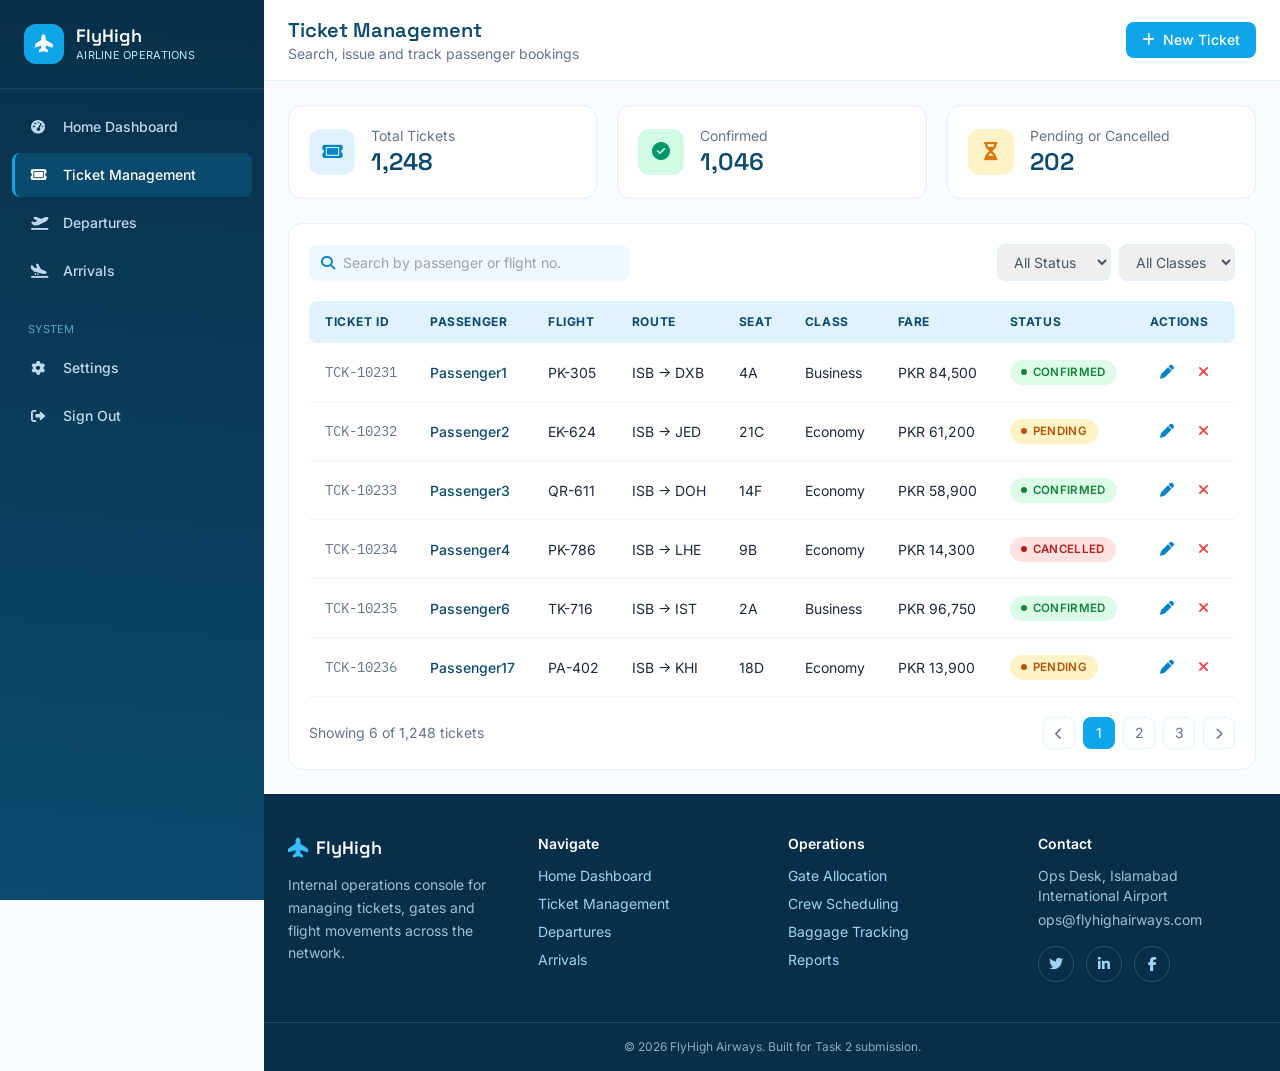
==== tickets.html @ 9b2eb56f "Updated project files" ====
<!DOCTYPE html>
<html lang="en">
<head>
<meta charset="UTF-8">
<meta name="viewport" content="width=device-width, initial-scale=1.0">
<title>FlyHigh Airways | Ticket Management</title>

<link rel="preconnect" href="https://fonts.googleapis.com">
<link href="https://fonts.googleapis.com/css2?family=Inter:wght@400;500;600&family=Space+Grotesk:wght@500;600;700&family=IBM+Plex+Mono:wght@400;500;600&display=swap" rel="stylesheet">
<link rel="stylesheet" href="https://cdnjs.cloudflare.com/ajax/libs/font-awesome/6.5.1/css/all.min.css">

<link rel="stylesheet" href="css/tailwind.css">
<link rel="stylesheet" href="css/style.css">
</head>
<body>

<input type="checkbox" id="nav-toggle" class="nav-toggle">
<aside class="sidebar" id="sidebar">
  <div class="sidebar-logo px-6 py-6 flex items-center gap-3">
    <div class="w-10 h-10 rounded-xl bg-sky-500 flex items-center justify-center">
      <i class="fa-solid fa-plane-up text-white text-lg"></i>
    </div>
    <div>
      <p class="font-display text-white text-lg font-semibold leading-tight">FlyHigh</p>
      <p class="text-[11px] text-sky-200 tracking-wide">AIRLINE OPERATIONS</p>
    </div>
  </div>

  <nav class="mt-4 flex flex-col gap-1 px-3">
    <a href="index.html" class="nav-link flex items-center gap-3 px-4 py-3 rounded-lg text-sm font-medium">
      <i class="fa-solid fa-gauge-high"></i> Home Dashboard
    </a>
    <a href="tickets.html" class="nav-link active flex items-center gap-3 px-4 py-3 rounded-lg text-sm font-medium">
      <i class="fa-solid fa-ticket"></i> Ticket Management
    </a>
    <a href="departures.html" class="nav-link flex items-center gap-3 px-4 py-3 rounded-lg text-sm font-medium">
      <i class="fa-solid fa-plane-departure"></i> Departures
    </a>
    <a href="arrivals.html" class="nav-link flex items-center gap-3 px-4 py-3 rounded-lg text-sm font-medium">
      <i class="fa-solid fa-plane-arrival"></i> Arrivals
    </a>

    <p class="text-[11px] text-sky-300/70 tracking-wide px-4 mt-6 mb-1">SYSTEM</p>
    <a href="#" class="nav-link flex items-center gap-3 px-4 py-3 rounded-lg text-sm font-medium">
      <i class="fa-solid fa-gear"></i> Settings
    </a>
    <a href="#" class="nav-link flex items-center gap-3 px-4 py-3 rounded-lg text-sm font-medium">
      <i class="fa-solid fa-right-from-bracket"></i> Sign Out
    </a>
  </nav>
</aside>

<div class="main-content flex flex-col min-h-screen">

  <header class="bg-white border-b border-sky-100 px-6 py-4 flex items-center justify-between sticky top-0 z-30">
    <div class="flex items-center gap-4">
      <label for="nav-toggle" class="lg:hidden text-navy text-xl cursor-pointer">
        <i class="fa-solid fa-bars"></i>
      </label>
      <div>
        <h1 class="font-display text-xl font-semibold text-navy">Ticket Management</h1>
        <p class="text-sm text-slate-500">Search, issue and track passenger bookings</p>
      </div>
    </div>
    <button class="btn-primary flex items-center gap-2 px-4 py-2 rounded-lg text-sm font-medium">
      <i class="fa-solid fa-plus"></i> New Ticket
    </button>
  </header>

  <main class="flex-1 px-6 py-6">

    <section class="grid grid-cols-1 sm:grid-cols-3 gap-5">
      <div class="stat-card p-5 flex items-center gap-4">
        <div class="stat-icon bg-sky-100 text-sky-600"><i class="fa-solid fa-ticket text-lg"></i></div>
        <div>
          <p class="text-sm text-slate-500">Total Tickets</p>
          <p class="font-display text-2xl font-semibold text-navy">1,248</p>
        </div>
      </div>
      <div class="stat-card p-5 flex items-center gap-4">
        <div class="stat-icon bg-emerald-100 text-emerald-600"><i class="fa-solid fa-circle-check text-lg"></i></div>
        <div>
          <p class="text-sm text-slate-500">Confirmed</p>
          <p class="font-display text-2xl font-semibold text-navy">1,046</p>
        </div>
      </div>
      <div class="stat-card p-5 flex items-center gap-4">
        <div class="stat-icon bg-amber-100 text-amber-600"><i class="fa-solid fa-hourglass-half text-lg"></i></div>
        <div>
          <p class="text-sm text-slate-500">Pending or Cancelled</p>
          <p class="font-display text-2xl font-semibold text-navy">202</p>
        </div>
      </div>
    </section>

    <section class="panel p-5 mt-6">
      <div class="flex flex-col lg:flex-row lg:items-center gap-3 justify-between mb-5">
        <div class="flex items-center bg-sky-50 rounded-lg px-3 py-2 gap-2 w-full lg:w-80">
          <i class="fa-solid fa-magnifying-glass text-sky-600 text-sm"></i>
          <input type="text" placeholder="Search by passenger or flight no." class="bg-transparent outline-none text-sm w-full">
        </div>
        <div class="flex flex-wrap gap-2">
          <select class="border border-sky-100 rounded-lg text-sm px-3 py-2 text-slate-600 outline-none">
            <option>All Status</option>
            <option>Confirmed</option>
            <option>Pending</option>
            <option>Cancelled</option>
          </select>
          <select class="border border-sky-100 rounded-lg text-sm px-3 py-2 text-slate-600 outline-none">
            <option>All Classes</option>
            <option>Economy</option>
            <option>Business</option>
            <option>First</option>
          </select>
        </div>
      </div>

      <div class="overflow-x-auto">
        <table class="data-table w-full">
          <thead>
            <tr>
              <th class="rounded-l-lg">Ticket ID</th>
              <th>Passenger</th>
              <th>Flight</th>
              <th>Route</th>
              <th>Seat</th>
              <th>Class</th>
              <th>Fare</th>
              <th>Status</th>
              <th class="rounded-r-lg text-right pr-4">Actions</th>
            </tr>
          </thead>
          <tbody>
            <tr>
              <td class="font-mono-board text-xs text-slate-500">TCK-10231</td>
              <td class="font-medium text-navy">Passenger1</td>
              <td>PK-305</td>
              <td>ISB &rarr; DXB</td>
              <td>4A</td>
              <td>Business</td>
              <td>PKR 84,500</td>
              <td><span class="badge badge-confirmed">Confirmed</span></td>
              <td class="text-right pr-2">
                <button class="icon-btn text-sky-600"><i class="fa-solid fa-pen"></i></button>
                <button class="icon-btn text-red-500"><i class="fa-solid fa-xmark"></i></button>
              </td>
            </tr>
            <tr>
              <td class="font-mono-board text-xs text-slate-500">TCK-10232</td>
              <td class="font-medium text-navy">Passenger2</td>
              <td>EK-624</td>
              <td>ISB &rarr; JED</td>
              <td>21C</td>
              <td>Economy</td>
              <td>PKR 61,200</td>
              <td><span class="badge badge-pending">Pending</span></td>
              <td class="text-right pr-2">
                <button class="icon-btn text-sky-600"><i class="fa-solid fa-pen"></i></button>
                <button class="icon-btn text-red-500"><i class="fa-solid fa-xmark"></i></button>
              </td>
            </tr>
            <tr>
              <td class="font-mono-board text-xs text-slate-500">TCK-10233</td>
              <td class="font-medium text-navy">Passenger3</td>
              <td>QR-611</td>
              <td>ISB &rarr; DOH</td>
              <td>14F</td>
              <td>Economy</td>
              <td>PKR 58,900</td>
              <td><span class="badge badge-confirmed">Confirmed</span></td>
              <td class="text-right pr-2">
                <button class="icon-btn text-sky-600"><i class="fa-solid fa-pen"></i></button>
                <button class="icon-btn text-red-500"><i class="fa-solid fa-xmark"></i></button>
              </td>
            </tr>
            <tr>
              <td class="font-mono-board text-xs text-slate-500">TCK-10234</td>
              <td class="font-medium text-navy">Passenger4</td>
              <td>PK-786</td>
              <td>ISB &rarr; LHE</td>
              <td>9B</td>
              <td>Economy</td>
              <td>PKR 14,300</td>
              <td><span class="badge badge-cancelled">Cancelled</span></td>
              <td class="text-right pr-2">
                <button class="icon-btn text-sky-600"><i class="fa-solid fa-pen"></i></button>
                <button class="icon-btn text-red-500"><i class="fa-solid fa-xmark"></i></button>
              </td>
            </tr>
            <tr>
              <td class="font-mono-board text-xs text-slate-500">TCK-10235</td>
              <td class="font-medium text-navy">Passenger6</td>
              <td>TK-716</td>
              <td>ISB &rarr; IST</td>
              <td>2A</td>
              <td>Business</td>
              <td>PKR 96,750</td>
              <td><span class="badge badge-confirmed">Confirmed</span></td>
              <td class="text-right pr-2">
                <button class="icon-btn text-sky-600"><i class="fa-solid fa-pen"></i></button>
                <button class="icon-btn text-red-500"><i class="fa-solid fa-xmark"></i></button>
              </td>
            </tr>
            <tr>
              <td class="font-mono-board text-xs text-slate-500">TCK-10236</td>
              <td class="font-medium text-navy">Passenger17</td>
              <td>PA-402</td>
              <td>ISB &rarr; KHI</td>
              <td>18D</td>
              <td>Economy</td>
              <td>PKR 13,900</td>
              <td><span class="badge badge-pending">Pending</span></td>
              <td class="text-right pr-2">
                <button class="icon-btn text-sky-600"><i class="fa-solid fa-pen"></i></button>
                <button class="icon-btn text-red-500"><i class="fa-solid fa-xmark"></i></button>
              </td>
            </tr>
          </tbody>
        </table>
      </div>

      <div class="flex items-center justify-between mt-5 text-sm text-slate-500">
        <p>Showing 6 of 1,248 tickets</p>
        <div class="flex gap-2">
          <button class="w-8 h-8 rounded-lg border border-sky-100 hover:bg-sky-50"><i class="fa-solid fa-chevron-left text-xs"></i></button>
          <button class="w-8 h-8 rounded-lg bg-sky-500 text-white">1</button>
          <button class="w-8 h-8 rounded-lg border border-sky-100 hover:bg-sky-50">2</button>
          <button class="w-8 h-8 rounded-lg border border-sky-100 hover:bg-sky-50">3</button>
          <button class="w-8 h-8 rounded-lg border border-sky-100 hover:bg-sky-50"><i class="fa-solid fa-chevron-right text-xs"></i></button>
        </div>
      </div>
    </section>

  </main>

  <footer class="site-footer mt-auto">
    <div class="max-w-7xl mx-auto px-6 py-10 grid grid-cols-1 md:grid-cols-4 gap-8">
      <div>
        <div class="flex items-center gap-2 mb-3">
          <i class="fa-solid fa-plane-up text-sky-400 text-xl"></i>
          <span class="font-display text-white text-lg font-semibold">FlyHigh</span>
        </div>
        <p class="text-sm text-sky-200/80 leading-relaxed">Internal operations console for managing tickets, gates and flight movements across the network.</p>
      </div>
      <div>
        <p class="text-white font-semibold mb-3 text-sm">Navigate</p>
        <ul class="flex flex-col gap-2 text-sm">
          <li><a href="index.html">Home Dashboard</a></li>
          <li><a href="tickets.html">Ticket Management</a></li>
          <li><a href="departures.html">Departures</a></li>
          <li><a href="arrivals.html">Arrivals</a></li>
        </ul>
      </div>
      <div>
        <p class="text-white font-semibold mb-3 text-sm">Operations</p>
        <ul class="flex flex-col gap-2 text-sm">
          <li><a href="#">Gate Allocation</a></li>
          <li><a href="#">Crew Scheduling</a></li>
          <li><a href="#">Baggage Tracking</a></li>
          <li><a href="#">Reports</a></li>
        </ul>
      </div>
      <div>
        <p class="text-white font-semibold mb-3 text-sm">Contact</p>
        <p class="text-sm text-sky-200/80">Ops Desk, Islamabad International Airport</p>
        <p class="text-sm text-sky-200/80 mt-1">ops@flyhighairways.com</p>
        <div class="flex gap-3 mt-4">
          <a href="#" class="footer-social"><i class="fa-brands fa-twitter text-sm"></i></a>
          <a href="#" class="footer-social"><i class="fa-brands fa-linkedin-in text-sm"></i></a>
          <a href="#" class="footer-social"><i class="fa-brands fa-facebook-f text-sm"></i></a>
        </div>
      </div>
    </div>
    <div class="border-t border-white/10 py-4 text-center text-xs text-sky-200/70">
      &copy; 2026 FlyHigh Airways. Built for Task 2 submission.
    </div>
  </footer>

</div>

</body>
</html>
---- css/style.css ----
/* FlyHigh Airways - custom styles layered on top of Tailwind utilities */

:root {
  --sky: #0ea5e9;
  --sky-dark: #0369a1;
  --sky-light: #e0f2fe;
  --navy: #0c4a6e;
  --navy-deep: #082f49;
  --amber: #f59e0b;
  --slate: #64748b;
}

* {
  scrollbar-width: thin;
  scrollbar-color: var(--sky) #e2e8f0;
}

body {
  font-family: 'Inter', sans-serif;
  background-color: #f8fbff;
  color: #1e293b;
}

.font-display {
  font-family: 'Space Grotesk', sans-serif;
}

.font-mono-board {
  font-family: 'IBM Plex Mono', monospace;
}

/* ---------- Sidebar ---------- */

.sidebar {
  width: 264px;
  background: linear-gradient(185deg, var(--navy-deep) 0%, var(--navy) 100%);
  min-height: 100vh;
  position: fixed;
  top: 0;
  left: 0;
  z-index: 40;
  transition: transform 0.25s ease;
}

.sidebar-logo {
  border-bottom: 1px solid rgba(255, 255, 255, 0.08);
}

.nav-link {
  color: #bcd9ef;
  border-left: 3px solid transparent;
  transition: all 0.15s ease;
}

.nav-link:hover {
  background-color: rgba(14, 165, 233, 0.12);
  color: #ffffff;
}

.nav-link.active {
  background-color: rgba(14, 165, 233, 0.18);
  border-left-color: var(--sky);
  color: #ffffff;
}

.nav-link i {
  width: 20px;
}

.main-content {
  margin-left: 264px;
}

.nav-toggle {
  position: absolute;
  opacity: 0;
  pointer-events: none;
}

@media (max-width: 1024px) {
  .sidebar {
    transform: translateX(-100%);
  }
  .nav-toggle:checked ~ .sidebar {
    transform: translateX(0);
  }
  .main-content {
    margin-left: 0;
  }
}

/* ---------- Cards ---------- */

.stat-card {
  background: #ffffff;
  border: 1px solid #e5eef7;
  border-radius: 14px;
  transition: transform 0.15s ease, box-shadow 0.15s ease;
}

.stat-card:hover {
  transform: translateY(-3px);
  box-shadow: 0 10px 25px -10px rgba(3, 105, 161, 0.25);
}

.stat-icon {
  width: 46px;
  height: 46px;
  border-radius: 12px;
  display: flex;
  align-items: center;
  justify-content: center;
}

.panel {
  background: #ffffff;
  border: 1px solid #e5eef7;
  border-radius: 14px;
}

/* ---------- Flight board (departures / arrivals signature look) ---------- */

.board {
  background: var(--navy-deep);
  border-radius: 14px;
  overflow: hidden;
  box-shadow: inset 0 0 40px rgba(14, 165, 233, 0.08);
}

.board table {
  width: 100%;
  border-collapse: collapse;
}

.board thead th {
  font-family: 'IBM Plex Mono', monospace;
  font-size: 11px;
  letter-spacing: 0.12em;
  text-transform: uppercase;
  color: #7dd3fc;
  padding: 14px 18px;
  text-align: left;
  border-bottom: 1px solid rgba(125, 211, 252, 0.2);
}

.board tbody td {
  font-family: 'IBM Plex Mono', monospace;
  font-size: 13.5px;
  letter-spacing: 0.04em;
  color: #f0f9ff;
  padding: 13px 18px;
  border-bottom: 1px solid rgba(255, 255, 255, 0.06);
}

.board tbody tr:last-child td {
  border-bottom: none;
}

.board tbody tr:hover {
  background: rgba(14, 165, 233, 0.08);
}

.flight-code {
  color: var(--amber);
  font-weight: 600;
}

/* ---------- Status badges ---------- */

.badge {
  display: inline-flex;
  align-items: center;
  gap: 6px;
  padding: 4px 11px;
  border-radius: 999px;
  font-size: 11.5px;
  font-weight: 600;
  letter-spacing: 0.03em;
  text-transform: uppercase;
}

.badge::before {
  content: "";
  width: 6px;
  height: 6px;
  border-radius: 50%;
  background: currentColor;
}

.badge-ontime   { background: #dcfce7; color: #15803d; }
.badge-boarding { background: #dbeafe; color: #1d4ed8; }
.badge-delayed  { background: #fef3c7; color: #b45309; }
.badge-cancelled{ background: #fee2e2; color: #b91c1c; }
.badge-landed   { background: #e0e7ff; color: #4338ca; }
.badge-confirmed{ background: #dcfce7; color: #15803d; }
.badge-pending  { background: #fef3c7; color: #b45309; }

/* ---------- Regular data table (tickets page) ---------- */

.data-table thead th {
  background: var(--sky-light);
  color: var(--navy);
  font-size: 12px;
  text-transform: uppercase;
  letter-spacing: 0.05em;
  padding: 12px 16px;
  text-align: left;
}

.data-table tbody td {
  padding: 13px 16px;
  border-bottom: 1px solid #eef4fa;
  font-size: 14px;
}

.data-table tbody tr:hover {
  background: #f4faff;
}

.icon-btn {
  width: 32px;
  height: 32px;
  border-radius: 8px;
  display: inline-flex;
  align-items: center;
  justify-content: center;
  transition: background 0.15s ease;
}

.icon-btn:hover {
  background: var(--sky-light);
}

/* ---------- Footer ---------- */

.site-footer {
  background: var(--navy-deep);
  color: #cbe4f7;
}

.site-footer a {
  color: #9fd3f2;
  transition: color 0.15s ease;
}

.site-footer a:hover {
  color: #ffffff;
}

.footer-social {
  width: 36px;
  height: 36px;
  border-radius: 50%;
  border: 1px solid rgba(255, 255, 255, 0.15);
  display: inline-flex;
  align-items: center;
  justify-content: center;
  transition: all 0.15s ease;
}

.footer-social:hover {
  background: var(--sky);
  border-color: var(--sky);
}

/* ---------- Utility ---------- */

.btn-primary {
  background: var(--sky);
  color: #ffffff;
  transition: background 0.15s ease;
}

.btn-primary:hover {
  background: var(--sky-dark);
}
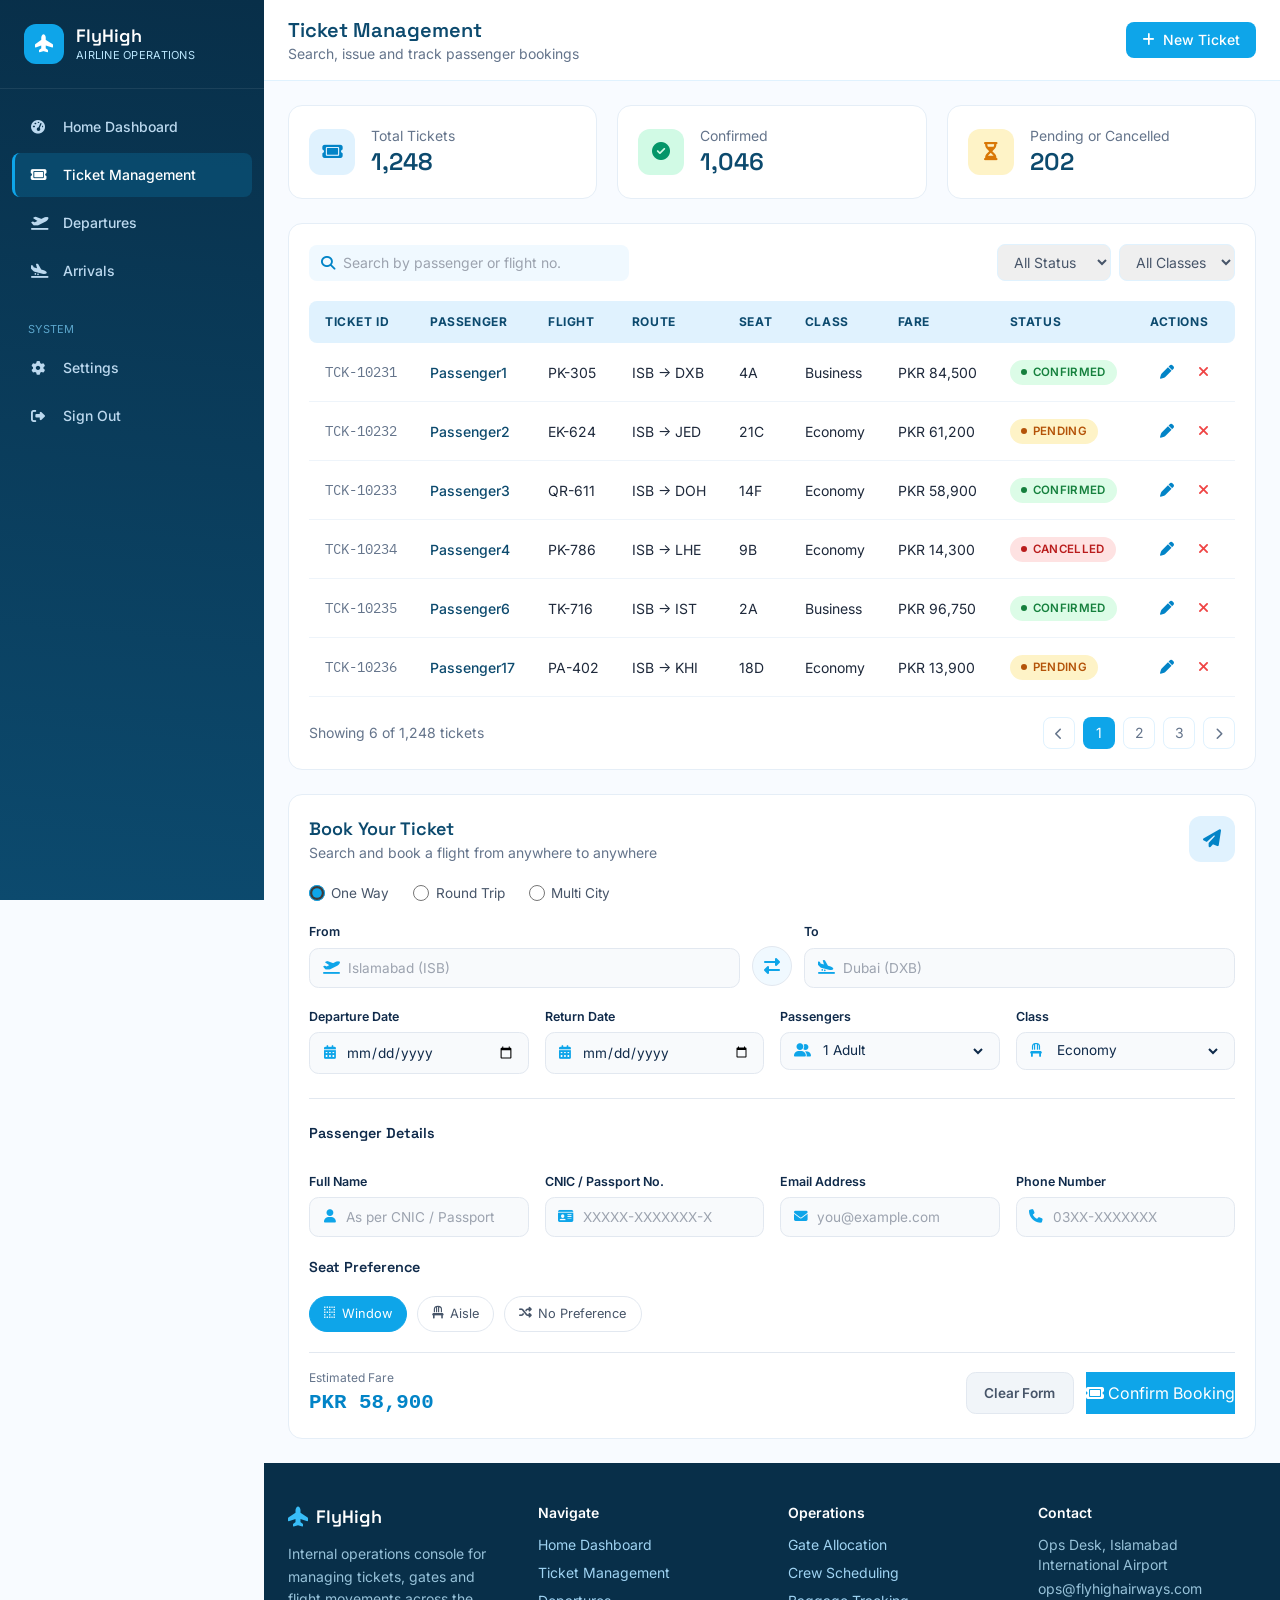
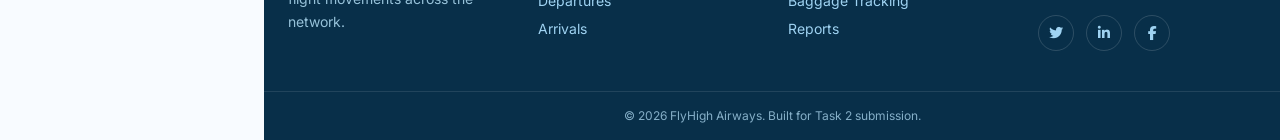
==== commit 36cd3627: "Add lunch menu, baggage limits, ticket booking form, and welcome page background" ====
--- a/tickets.html
+++ b/tickets.html
@@ -231,6 +231,176 @@
       </div>
     </section>
 
+    <!-- Book Ticket Section -->
+<section class="panel p-5 mt-6" id="book-ticket">
+  <div class="flex items-center justify-between mb-5">
+    <div>
+      <h2 class="font-display text-lg font-semibold text-navy">Book Your Ticket</h2>
+      <p class="text-sm text-slate-500">Search and book a flight from anywhere to anywhere</p>
+    </div>
+    <div class="stat-icon bg-sky-100 text-sky-600"><i class="fa-solid fa-paper-plane text-lg"></i></div>
+  </div>
+
+  <form class="booking-form">
+
+    <!-- Trip type -->
+    <div class="trip-type-row">
+      <label class="trip-radio">
+        <input type="radio" name="trip-type" checked>
+        <span>One Way</span>
+      </label>
+      <label class="trip-radio">
+        <input type="radio" name="trip-type">
+        <span>Round Trip</span>
+      </label>
+      <label class="trip-radio">
+        <input type="radio" name="trip-type">
+        <span>Multi City</span>
+      </label>
+    </div>
+
+    <!-- From / Swap / To -->
+    <div class="route-row">
+      <div class="form-field">
+        <label for="from">From</label>
+        <div class="input-icon-wrap">
+          <i class="fa-solid fa-plane-departure"></i>
+          <input type="text" id="from" placeholder="Islamabad (ISB)" required>
+        </div>
+      </div>
+
+      <button type="button" class="swap-btn" title="Swap locations">
+        <i class="fa-solid fa-right-left"></i>
+      </button>
+
+      <div class="form-field">
+        <label for="to">To</label>
+        <div class="input-icon-wrap">
+          <i class="fa-solid fa-plane-arrival"></i>
+          <input type="text" id="to" placeholder="Dubai (DXB)" required>
+        </div>
+      </div>
+    </div>
+
+    <!-- Dates / Passengers / Class -->
+    <div class="form-grid">
+      <div class="form-field">
+        <label for="depart-date">Departure Date</label>
+        <div class="input-icon-wrap">
+          <i class="fa-solid fa-calendar-days"></i>
+          <input type="date" id="depart-date" required>
+        </div>
+      </div>
+
+      <div class="form-field">
+        <label for="return-date">Return Date</label>
+        <div class="input-icon-wrap">
+          <i class="fa-solid fa-calendar-days"></i>
+          <input type="date" id="return-date">
+        </div>
+      </div>
+
+      <div class="form-field">
+        <label for="passengers">Passengers</label>
+        <div class="input-icon-wrap">
+          <i class="fa-solid fa-user-group"></i>
+          <select id="passengers">
+            <option>1 Adult</option>
+            <option>2 Adults</option>
+            <option>3 Adults</option>
+            <option>2 Adults, 1 Child</option>
+            <option>4+ Passengers</option>
+          </select>
+        </div>
+      </div>
+
+      <div class="form-field">
+        <label for="class">Class</label>
+        <div class="input-icon-wrap">
+          <i class="fa-solid fa-chair"></i>
+          <select id="class">
+            <option>Economy</option>
+            <option>Premium Economy</option>
+            <option>Business</option>
+            <option>First Class</option>
+          </select>
+        </div>
+      </div>
+    </div>
+
+    <hr class="form-divider">
+
+    <!-- Passenger details -->
+    <p class="form-subheading">Passenger Details</p>
+    <div class="form-grid">
+      <div class="form-field">
+        <label for="full-name">Full Name</label>
+        <div class="input-icon-wrap">
+          <i class="fa-solid fa-user"></i>
+          <input type="text" id="full-name" placeholder="As per CNIC / Passport" required>
+        </div>
+      </div>
+
+      <div class="form-field">
+        <label for="cnic">CNIC / Passport No.</label>
+        <div class="input-icon-wrap">
+          <i class="fa-solid fa-id-card"></i>
+          <input type="text" id="cnic" placeholder="XXXXX-XXXXXXX-X" required>
+        </div>
+      </div>
+
+      <div class="form-field">
+        <label for="email">Email Address</label>
+        <div class="input-icon-wrap">
+          <i class="fa-solid fa-envelope"></i>
+          <input type="email" id="email" placeholder="you@example.com" required>
+        </div>
+      </div>
+
+      <div class="form-field">
+        <label for="phone">Phone Number</label>
+        <div class="input-icon-wrap">
+          <i class="fa-solid fa-phone"></i>
+          <input type="tel" id="phone" placeholder="03XX-XXXXXXX" required>
+        </div>
+      </div>
+    </div>
+
+    <!-- Seat preference -->
+    <div class="seat-pref-row">
+      <p class="form-subheading mb-0">Seat Preference</p>
+      <div class="seat-options">
+        <label class="seat-chip">
+          <input type="radio" name="seat-pref" checked>
+          <span><i class="fa-solid fa-border-none"></i> Window</span>
+        </label>
+        <label class="seat-chip">
+          <input type="radio" name="seat-pref">
+          <span><i class="fa-solid fa-chair"></i> Aisle</span>
+        </label>
+        <label class="seat-chip">
+          <input type="radio" name="seat-pref">
+          <span><i class="fa-solid fa-shuffle"></i> No Preference</span>
+        </label>
+      </div>
+    </div>
+
+    <!-- Summary + submit -->
+    <div class="booking-footer">
+      <div class="fare-summary">
+        <span class="fare-label">Estimated Fare</span>
+        <span class="fare-amount">PKR 58,900</span>
+      </div>
+      <div class="booking-actions">
+        <button type="reset" class="btn-secondary">Clear Form</button>
+        <button type="submit" class="btn-primary">
+          <i class="fa-solid fa-ticket"></i> Confirm Booking
+        </button>
+      </div>
+    </div>
+
+  </form>
+</section>
   </main>
 
   <footer class="site-footer mt-auto">
--- a/css/style.css
+++ b/css/style.css
@@ -273,4 +273,352 @@
 
 .btn-primary:hover {
   background: var(--sky-dark);
+}
+
+/* Meal grid */
+.meal-grid {
+  display: grid;
+  grid-template-columns: repeat(auto-fit, minmax(220px, 1fr));
+  gap: 1.25rem;
+}
+
+.meal-card {
+  border: 1px solid #e2e8f0;
+  border-radius: 0.75rem;
+  overflow: hidden;
+  background: #ffffff;
+  transition: box-shadow 0.2s ease, transform 0.2s ease;
+  display: flex;
+  flex-direction: column;
+}
+
+.meal-card:hover {
+  box-shadow: 0 6px 16px rgba(0, 0, 0, 0.08);
+  transform: translateY(-3px);
+}
+
+.meal-img {
+  width: 100%;
+  height: 140px;
+  object-fit: cover;
+  display: block;
+}
+
+.meal-card-body {
+  padding: 1rem 1.1rem 1.1rem;
+  display: flex;
+  flex-direction: column;
+  flex: 1;
+}
+
+.meal-name {
+  font-family: 'Space Grotesk', sans-serif;
+  font-weight: 600;
+  font-size: 1rem;
+  color: #0f2a4a;
+  margin-bottom: 0.25rem;
+}
+
+.meal-desc {
+  font-size: 0.8rem;
+  color: #64748b;
+  line-height: 1.4;
+  margin-bottom: 0.9rem;
+  flex: 1;
+}
+
+.meal-footer {
+  display: flex;
+  align-items: center;
+  justify-content: space-between;
+  gap: 0.5rem;
+}
+
+.meal-price {
+  font-family: 'IBM Plex Mono', monospace;
+  font-weight: 600;
+  font-size: 0.95rem;
+  color: #0284c7;
+}
+
+.order-btn {
+  background: #0ea5e9;
+  color: #ffffff;
+  border: none;
+  padding: 0.4rem 0.9rem;
+  border-radius: 0.5rem;
+  font-size: 0.8rem;
+  font-weight: 600;
+  cursor: pointer;
+  transition: background 0.2s ease;
+}
+
+.order-btn:hover {
+  background: #0284c7;
+}
+
+.order-btn:active {
+  transform: scale(0.97);
+}
+
+/* Booking form */
+.booking-form {
+  display: flex;
+  flex-direction: column;
+  gap: 1.25rem;
+}
+
+.trip-type-row {
+  display: flex;
+  gap: 1.5rem;
+  flex-wrap: wrap;
+}
+
+.trip-radio {
+  display: flex;
+  align-items: center;
+  gap: 0.4rem;
+  font-size: 0.85rem;
+  color: #475569;
+  cursor: pointer;
+}
+
+.trip-radio input {
+  accent-color: #0ea5e9;
+  width: 16px;
+  height: 16px;
+  cursor: pointer;
+}
+
+/* Route row */
+.route-row {
+  display: grid;
+  grid-template-columns: 1fr auto 1fr;
+  gap: 0.75rem;
+  align-items: end;
+}
+
+.swap-btn {
+  width: 40px;
+  height: 40px;
+  border-radius: 50%;
+  border: 1px solid #e2e8f0;
+  background: #f0f9ff;
+  color: #0ea5e9;
+  display: flex;
+  align-items: center;
+  justify-content: center;
+  cursor: pointer;
+  transition: background 0.2s ease, transform 0.2s ease;
+  margin-bottom: 2px;
+}
+
+.swap-btn:hover {
+  background: #0ea5e9;
+  color: #ffffff;
+  transform: rotate(180deg);
+}
+
+/* Generic field grid */
+.form-grid {
+  display: grid;
+  grid-template-columns: repeat(auto-fit, minmax(200px, 1fr));
+  gap: 1rem;
+}
+
+.form-field {
+  display: flex;
+  flex-direction: column;
+  gap: 0.35rem;
+}
+
+.form-field label {
+  font-size: 0.78rem;
+  font-weight: 600;
+  color: #0f2a4a;
+}
+
+.input-icon-wrap {
+  display: flex;
+  align-items: center;
+  gap: 0.6rem;
+  border: 1px solid #e2e8f0;
+  border-radius: 0.6rem;
+  padding: 0.55rem 0.8rem;
+  background: #f8fafc;
+  transition: border-color 0.2s ease, box-shadow 0.2s ease;
+}
+
+.input-icon-wrap:focus-within {
+  border-color: #0ea5e9;
+  box-shadow: 0 0 0 3px rgba(14, 165, 233, 0.15);
+  background: #ffffff;
+}
+
+.input-icon-wrap i {
+  color: #0ea5e9;
+  font-size: 0.85rem;
+  width: 16px;
+  text-align: center;
+}
+
+.input-icon-wrap input,
+.input-icon-wrap select {
+  border: none;
+  outline: none;
+  background: transparent;
+  font-size: 0.85rem;
+  color: #0f2a4a;
+  width: 100%;
+  font-family: 'Inter', sans-serif;
+}
+
+.form-divider {
+  border: none;
+  border-top: 1px solid #e2e8f0;
+  margin: 0.25rem 0;
+}
+
+.form-subheading {
+  font-family: 'Space Grotesk', sans-serif;
+  font-weight: 600;
+  font-size: 0.9rem;
+  color: #0f2a4a;
+  margin-bottom: 0.5rem;
+}
+
+/* Seat preference */
+.seat-pref-row {
+  display: flex;
+  flex-direction: column;
+  gap: 0.6rem;
+}
+
+.seat-options {
+  display: flex;
+  flex-wrap: wrap;
+  gap: 0.6rem;
+}
+
+.seat-chip {
+  cursor: pointer;
+}
+
+.seat-chip input {
+  display: none;
+}
+
+.seat-chip span {
+  display: flex;
+  align-items: center;
+  gap: 0.4rem;
+  font-size: 0.8rem;
+  color: #475569;
+  border: 1px solid #e2e8f0;
+  padding: 0.45rem 0.9rem;
+  border-radius: 999px;
+  transition: all 0.2s ease;
+}
+
+.seat-chip input:checked + span {
+  background: #0ea5e9;
+  border-color: #0ea5e9;
+  color: #ffffff;
+}
+
+/* Footer: fare + actions */
+.booking-footer {
+  display: flex;
+  align-items: center;
+  justify-content: space-between;
+  flex-wrap: wrap;
+  gap: 1rem;
+  padding-top: 1rem;
+  border-top: 1px solid #e2e8f0;
+}
+
+.fare-summary {
+  display: flex;
+  flex-direction: column;
+}
+
+.fare-label {
+  font-size: 0.75rem;
+  color: #64748b;
+}
+
+.fare-amount {
+  font-family: 'IBM Plex Mono', monospace;
+  font-weight: 600;
+  font-size: 1.3rem;
+  color: #0284c7;
+}
+
+.booking-actions {
+  display: flex;
+  gap: 0.75rem;
+}
+
+.btn-secondary {
+  background: #f1f5f9;
+  color: #475569;
+  border: 1px solid #e2e8f0;
+  padding: 0.6rem 1.1rem;
+  border-radius: 0.6rem;
+  font-size: 0.85rem;
+  font-weight: 600;
+  cursor: pointer;
+  transition: background 0.2s ease;
+}
+
+.btn-secondary:hover {
+  background: #e2e8f0;
+}
+
+/* Responsive */
+@media (max-width: 640px) {
+  .route-row {
+    grid-template-columns: 1fr;
+  }
+  .swap-btn {
+    justify-self: center;
+    transform: rotate(90deg);
+  }
+  .swap-btn:hover {
+    transform: rotate(270deg);
+  }
+  .booking-footer {
+    flex-direction: column;
+    align-items: flex-start;
+  }
+}
+
+/* Blurred background image for Welcome page */
+.page-bg {
+  position: relative;
+  min-height: 100vh;
+}
+
+.page-bg::before {
+  content: "";
+  position: fixed;
+  top: -20px;
+  left: -20px;
+  right: -20px;
+  bottom: -20px;
+  background-image: url('https://plus.unsplash.com/premium_vector-1718388092752-9a512ba52404?q=80&w=580&auto=format&fit=crop&ixlib=rb-4.1.0&ixid=M3wxMjA3fDB8MHxwaG90by1wYWdlfHx8fGVufDB8fHx8fA%3D%3D');
+  background-size: cover;
+  background-position: center;
+  background-repeat: no-repeat;
+  filter: blur(6px);
+  transform: scale(1.05);
+  z-index: -2;
+}
+
+.page-bg::after {
+  content: "";
+  position: fixed;
+  inset: 0;
+  background: rgba(255, 255, 255, 0.55);
+  z-index: -1;
 }
